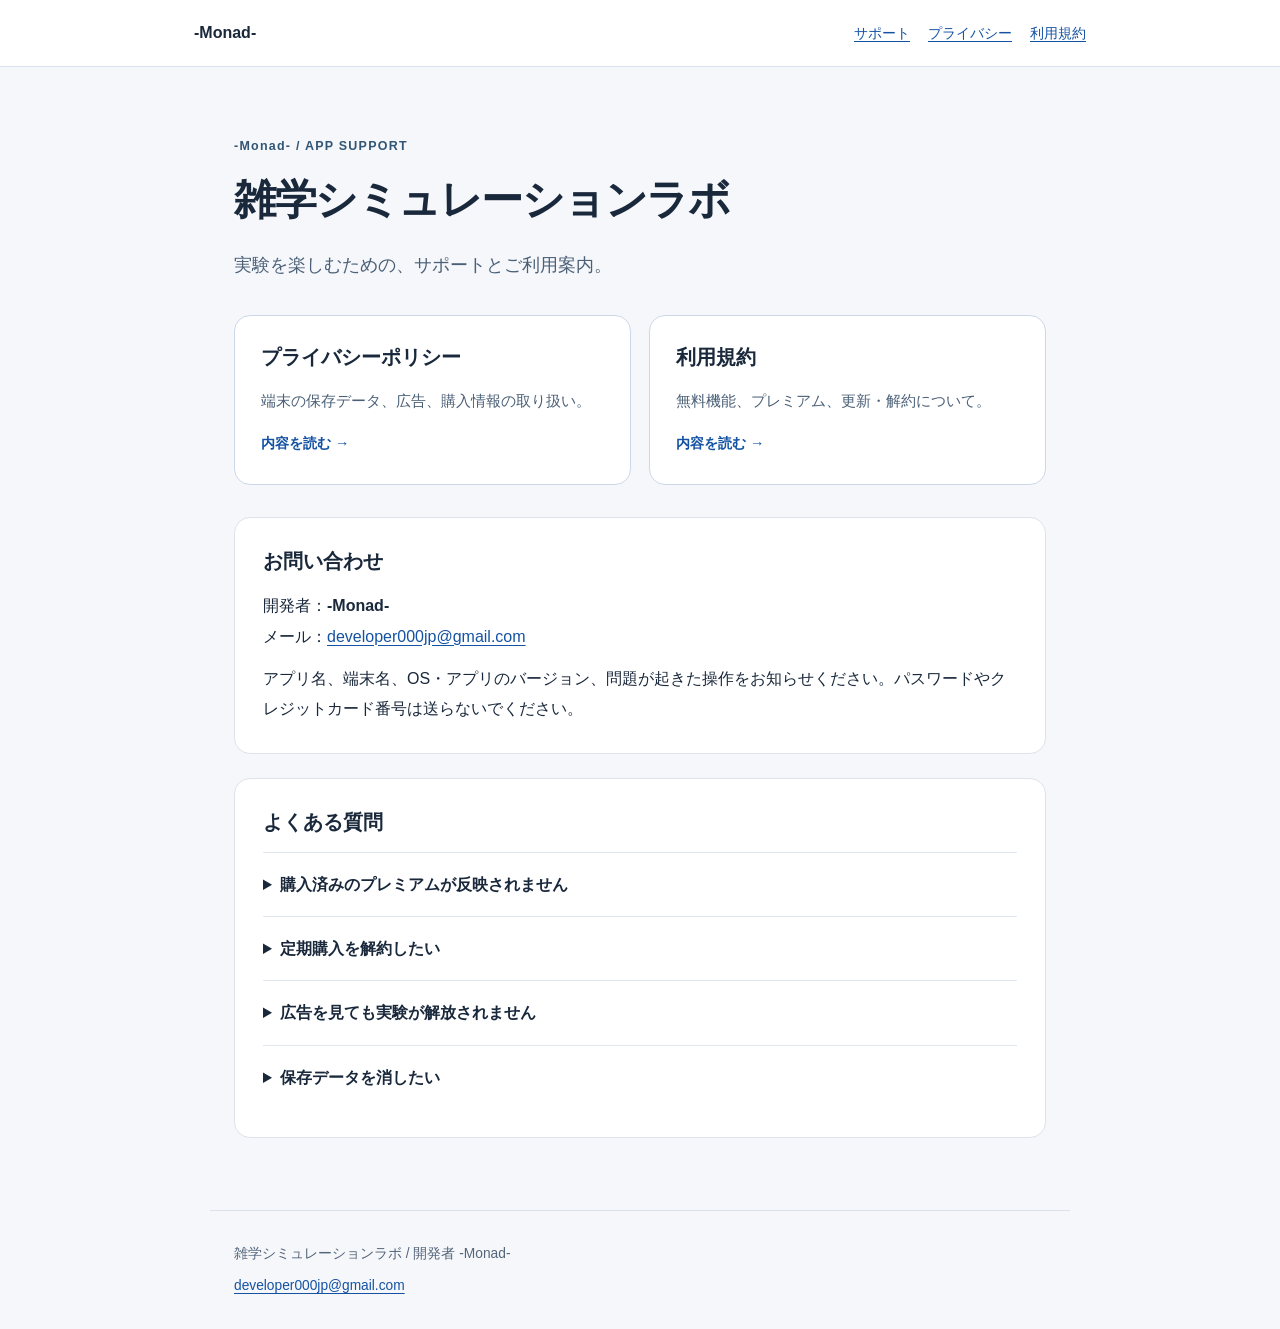
==== zatsugaku-sim-lab/index.html @ 6caf3f4c "Add -Monad- simulator support, privacy policy and terms" ====
<!doctype html>
<html lang="ja"><head><meta charset="utf-8"><meta name="viewport" content="width=device-width,initial-scale=1"><meta name="description" content="-Monad- が開発する雑学シミュレーションラボのサポート。お問い合わせ、ご利用条件、データの取り扱いをご案内します。"><title>サポート | 雑学シミュレーションラボ | -Monad-</title><link rel="canonical" href="https://holmes-jp.github.io/zatsugaku-sim-lab/"><link rel="stylesheet" href="style.css"></head>
<body><a class="skip" href="#main">本文へ移動</a><header><nav aria-label="メインナビゲーション"><a class="brand" href="./">-Monad-</a><div class="nav-links"><a href="./">サポート</a><a href="privacy.html">プライバシー</a><a href="terms.html">利用規約</a></div></nav></header><main id="main"><p class="eyebrow">-Monad- / APP SUPPORT</p><h1>雑学シミュレーションラボ</h1><p class="lead">実験を楽しむための、サポートとご利用案内。</p>
<div class="cards"><a class="card" href="privacy.html"><h2>プライバシーポリシー</h2><p>端末の保存データ、広告、購入情報の取り扱い。</p><span>内容を読む →</span></a><a class="card" href="terms.html"><h2>利用規約</h2><p>無料機能、プレミアム、更新・解約について。</p><span>内容を読む →</span></a></div>
<section><h2>お問い合わせ</h2><p>開発者：<strong>-Monad-</strong><br>メール：<a href="mailto:developer000jp@gmail.com">developer000jp@gmail.com</a></p><p>アプリ名、端末名、OS・アプリのバージョン、問題が起きた操作をお知らせください。パスワードやクレジットカード番号は送らないでください。</p></section>
<section><h2>よくある質問</h2><details><summary>購入済みのプレミアムが反映されません</summary><p>購入時と同じストアアカウントでサインインし、インターネットに接続して、アプリの「プレミアム」または「設定」から「購入を復元」を選んでください。iOSとAndroid間で購入を移行する機能はありません。</p></details><details><summary>定期購入を解約したい</summary><p>購入したストアの定期購入設定で解約してください。アプリの削除やデータリセットでは解約されません。解約後も現在の有効期限までは特典を利用できます。</p><p><a href="https://support.apple.com/ja-jp/118428">Appleの解約手順</a> ／ <a href="https://support.google.com/googleplay/answer/7018481?hl=ja">Google Playの解約手順</a></p></details><details><summary>広告を見ても実験が解放されません</summary><p>動画広告の視聴完了が確認された場合に、選んだ実験を1時間解放します。広告の読み込み失敗や途中終了では利用回数を消費しません。解放は端末内で1日2回までです。</p></details><details><summary>保存データを消したい</summary><p>設定のデータリセットで、設定・バッジ・プリセットなどをリセットできます。当日の広告利用回数とストアの購入情報は削除されません。外部サービス上の情報については、プライバシーポリシーの窓口へご連絡ください。</p></details></section></main><footer><p>雑学シミュレーションラボ / 開発者 -Monad-</p><p><a href="mailto:developer000jp@gmail.com">developer000jp@gmail.com</a></p></footer></body></html>
---- zatsugaku-sim-lab/style.css ----
*{box-sizing:border-box}html{color-scheme:light}body{margin:0;background:#f5f7fb;color:#19283b;font-family:-apple-system,BlinkMacSystemFont,"Hiragino Sans","Yu Gothic",sans-serif;font-size:16px;line-height:1.9}a{color:#1452a3;text-underline-offset:.2em;overflow-wrap:anywhere}a:hover{color:#07316e}a:focus-visible,summary:focus-visible{outline:3px solid #1452a3;outline-offset:5px}.skip{position:absolute;left:16px;top:-100px;background:white;padding:8px}.skip:focus{top:8px}header{border-bottom:1px solid #d9e1ec;background:white}nav{max-width:940px;margin:auto;padding:18px 24px;display:flex;align-items:center;justify-content:space-between;gap:16px;flex-wrap:wrap}.brand{font-weight:800;text-decoration:none;color:#19283b}.nav-links{display:flex;gap:18px;flex-wrap:wrap;font-size:14px}main{max-width:860px;margin:auto;padding:56px 24px 72px}h1{font-size:clamp(1.8rem,5vw,2.6rem);line-height:1.4;letter-spacing:-.035em;margin:8px 0 20px}h2{font-size:1.22rem;line-height:1.6;margin:0 0 14px}.eyebrow{color:#315575;font-size:.78rem;font-weight:700;letter-spacing:.1em}.lead{font-size:1.1rem;color:#4b6077}.date{color:#546579;font-size:.88rem}section{background:#fff;border:1px solid #dce3ec;padding:28px;margin-top:24px;border-radius:16px}p{margin:12px 0}section>:last-child{margin-bottom:0}.cards{display:grid;grid-template-columns:1fr 1fr;gap:18px;margin:32px 0}.card{display:block;border:1px solid #ccd8e9;border-radius:16px;background:white;padding:26px;color:inherit;text-decoration:none}.card p{color:#4b6077;font-size:.94rem}.card span{color:#1452a3;font-weight:700;font-size:.9rem}.card:hover{border-color:#1452a3}details{padding:18px 0;border-top:1px solid #e0e6ee}summary{cursor:pointer;font-weight:600;line-height:1.7}dt{font-weight:700}dd{margin:0 0 14px}footer{max-width:860px;margin:auto;padding:24px;border-top:1px solid #d9e1ec;color:#546579;font-size:.86rem}footer p{margin:6px 0}@media(max-width:560px){main{padding:32px 18px 48px}nav{padding:16px 18px}.nav-links{gap:12px}.cards{grid-template-columns:1fr}section{padding:22px 18px}}@media print{body,section{background:white}nav,.skip{display:none}main{padding:0}section{border:0;padding:0;break-inside:avoid}a{color:inherit}}
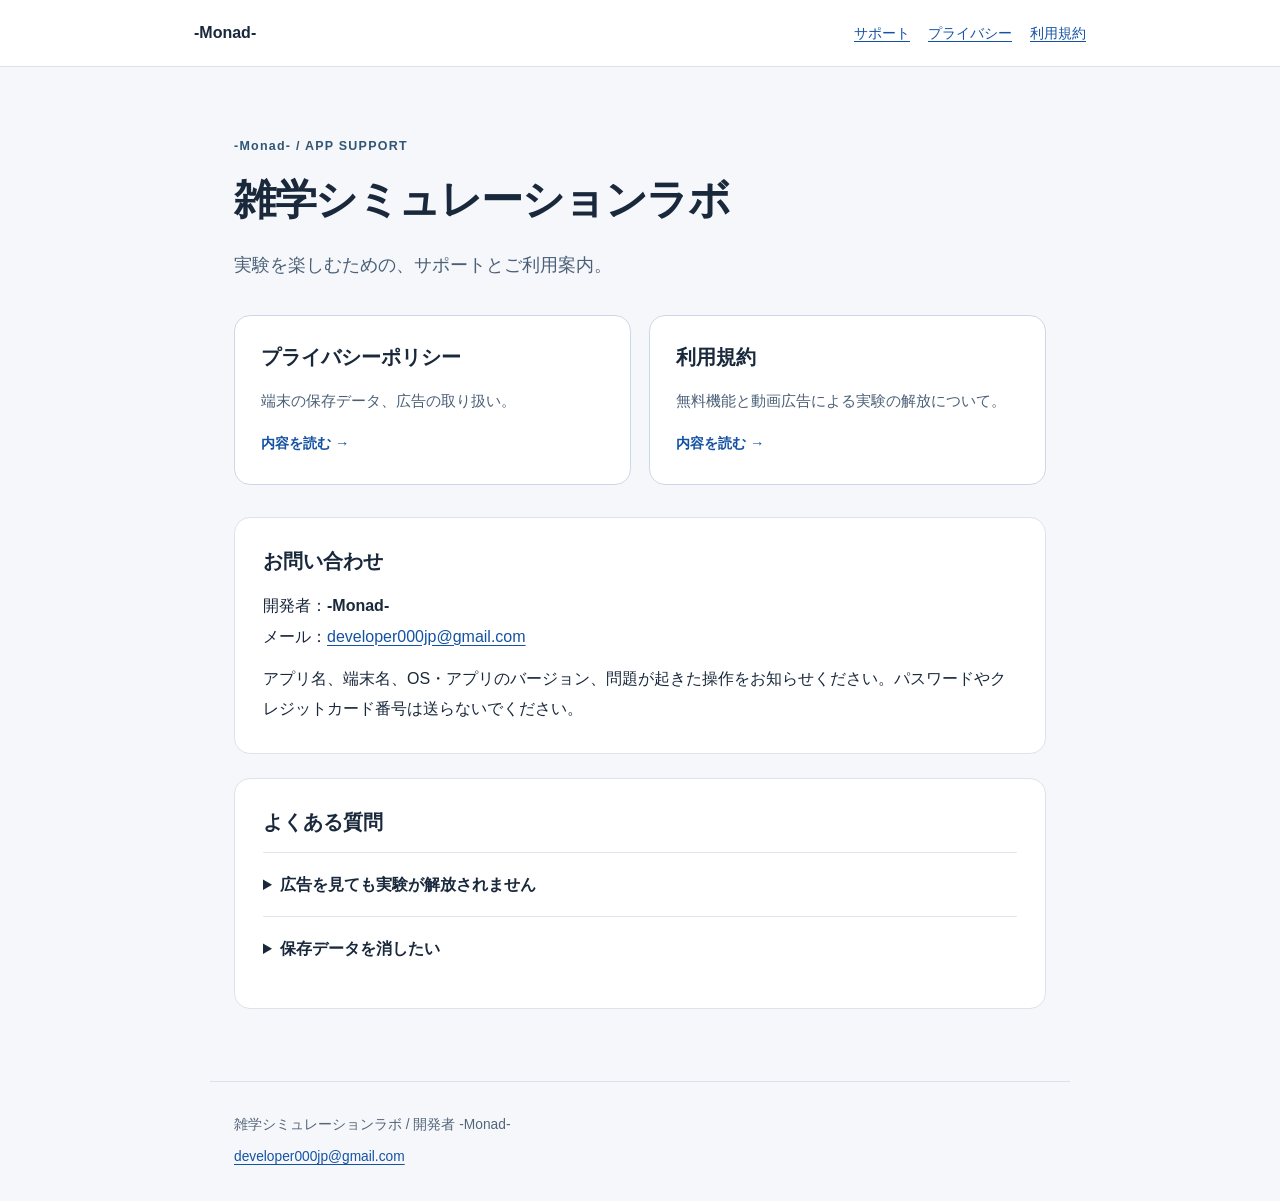
==== commit f0d2413b: "Update simulation lab support pages for ads-only release" ====
--- a/zatsugaku-sim-lab/index.html
+++ b/zatsugaku-sim-lab/index.html
@@ -1,6 +1,6 @@
 <!doctype html>
 <html lang="ja"><head><meta charset="utf-8"><meta name="viewport" content="width=device-width,initial-scale=1"><meta name="description" content="-Monad- が開発する雑学シミュレーションラボのサポート。お問い合わせ、ご利用条件、データの取り扱いをご案内します。"><title>サポート | 雑学シミュレーションラボ | -Monad-</title><link rel="canonical" href="https://holmes-jp.github.io/zatsugaku-sim-lab/"><link rel="stylesheet" href="style.css"></head>
 <body><a class="skip" href="#main">本文へ移動</a><header><nav aria-label="メインナビゲーション"><a class="brand" href="./">-Monad-</a><div class="nav-links"><a href="./">サポート</a><a href="privacy.html">プライバシー</a><a href="terms.html">利用規約</a></div></nav></header><main id="main"><p class="eyebrow">-Monad- / APP SUPPORT</p><h1>雑学シミュレーションラボ</h1><p class="lead">実験を楽しむための、サポートとご利用案内。</p>
-<div class="cards"><a class="card" href="privacy.html"><h2>プライバシーポリシー</h2><p>端末の保存データ、広告、購入情報の取り扱い。</p><span>内容を読む →</span></a><a class="card" href="terms.html"><h2>利用規約</h2><p>無料機能、プレミアム、更新・解約について。</p><span>内容を読む →</span></a></div>
+<div class="cards"><a class="card" href="privacy.html"><h2>プライバシーポリシー</h2><p>端末の保存データ、広告の取り扱い。</p><span>内容を読む →</span></a><a class="card" href="terms.html"><h2>利用規約</h2><p>無料機能と動画広告による実験の解放について。</p><span>内容を読む →</span></a></div>
 <section><h2>お問い合わせ</h2><p>開発者：<strong>-Monad-</strong><br>メール：<a href="mailto:developer000jp@gmail.com">developer000jp@gmail.com</a></p><p>アプリ名、端末名、OS・アプリのバージョン、問題が起きた操作をお知らせください。パスワードやクレジットカード番号は送らないでください。</p></section>
-<section><h2>よくある質問</h2><details><summary>購入済みのプレミアムが反映されません</summary><p>購入時と同じストアアカウントでサインインし、インターネットに接続して、アプリの「プレミアム」または「設定」から「購入を復元」を選んでください。iOSとAndroid間で購入を移行する機能はありません。</p></details><details><summary>定期購入を解約したい</summary><p>購入したストアの定期購入設定で解約してください。アプリの削除やデータリセットでは解約されません。解約後も現在の有効期限までは特典を利用できます。</p><p><a href="https://support.apple.com/ja-jp/118428">Appleの解約手順</a> ／ <a href="https://support.google.com/googleplay/answer/7018481?hl=ja">Google Playの解約手順</a></p></details><details><summary>広告を見ても実験が解放されません</summary><p>動画広告の視聴完了が確認された場合に、選んだ実験を1時間解放します。広告の読み込み失敗や途中終了では利用回数を消費しません。解放は端末内で1日2回までです。</p></details><details><summary>保存データを消したい</summary><p>設定のデータリセットで、設定・バッジ・プリセットなどをリセットできます。当日の広告利用回数とストアの購入情報は削除されません。外部サービス上の情報については、プライバシーポリシーの窓口へご連絡ください。</p></details></section></main><footer><p>雑学シミュレーションラボ / 開発者 -Monad-</p><p><a href="mailto:developer000jp@gmail.com">developer000jp@gmail.com</a></p></footer></body></html>
+<section><h2>よくある質問</h2><details><summary>広告を見ても実験が解放されません</summary><p>動画広告の視聴完了が確認された場合に、選んだ実験を1時間解放します。広告の読み込み失敗や途中終了では解放されません。1日あたりの回数制限はありません。</p></details><details><summary>保存データを消したい</summary><p>設定のデータリセットで、設定・バッジ・プリセットなどをリセットできます。外部サービス上の情報については、プライバシーポリシーの窓口へご連絡ください。</p></details></section></main><footer><p>雑学シミュレーションラボ / 開発者 -Monad-</p><p><a href="mailto:developer000jp@gmail.com">developer000jp@gmail.com</a></p></footer></body></html>
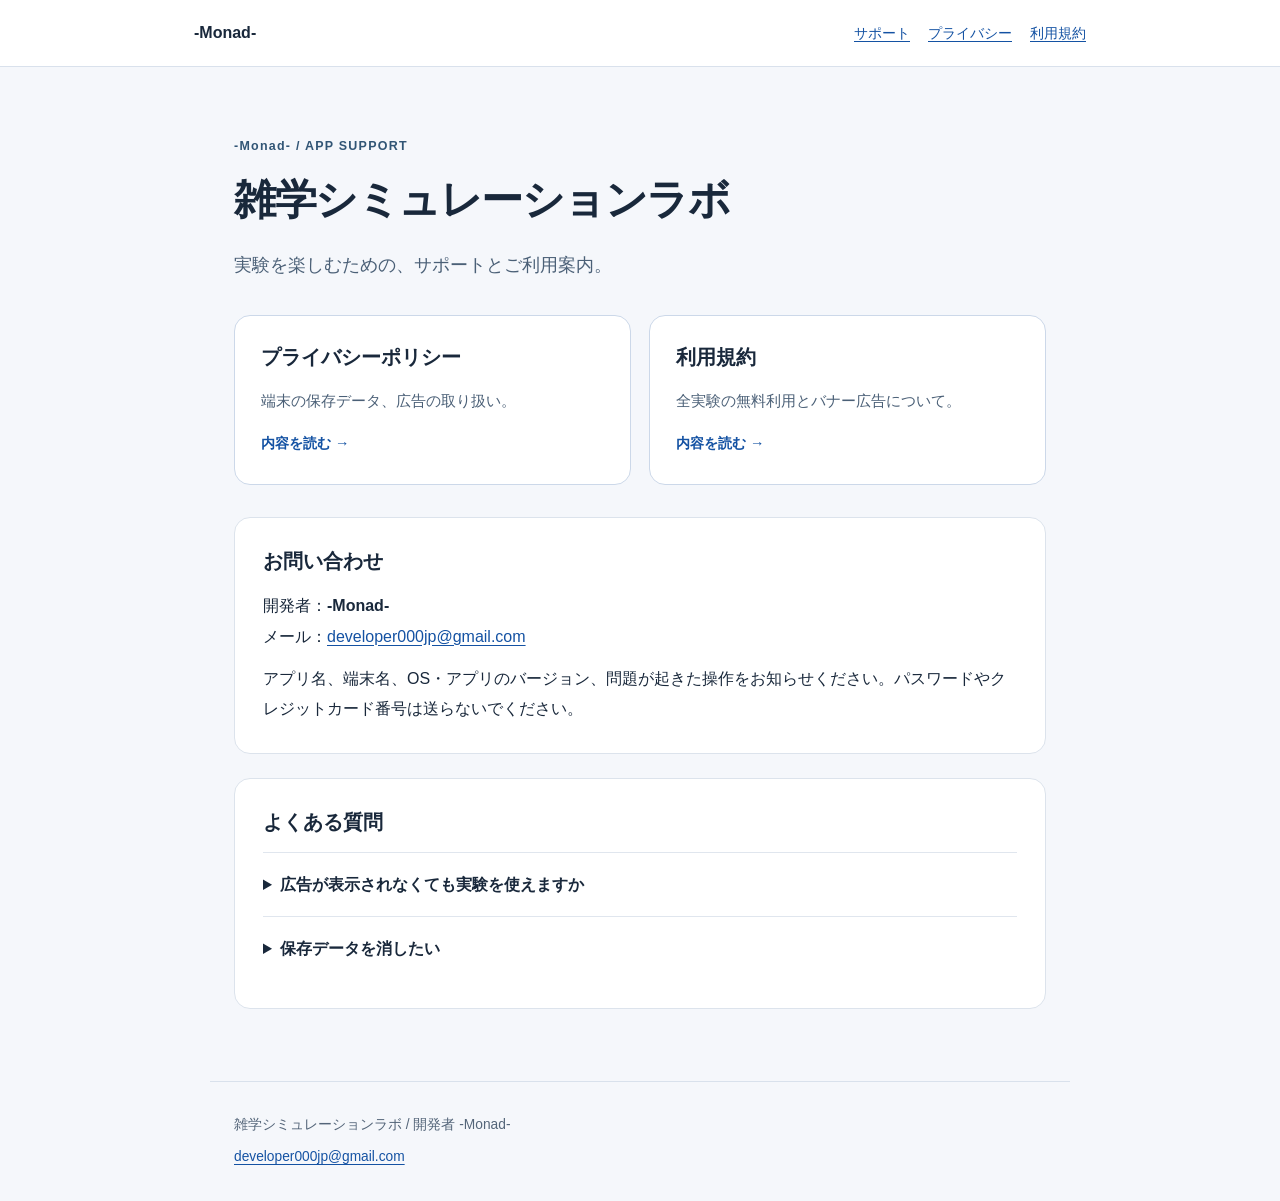
==== commit 7d10ff41: "Document unrestricted free access to all lab experiments" ====
--- a/zatsugaku-sim-lab/index.html
+++ b/zatsugaku-sim-lab/index.html
@@ -1,6 +1,6 @@
 <!doctype html>
 <html lang="ja"><head><meta charset="utf-8"><meta name="viewport" content="width=device-width,initial-scale=1"><meta name="description" content="-Monad- が開発する雑学シミュレーションラボのサポート。お問い合わせ、ご利用条件、データの取り扱いをご案内します。"><title>サポート | 雑学シミュレーションラボ | -Monad-</title><link rel="canonical" href="https://holmes-jp.github.io/zatsugaku-sim-lab/"><link rel="stylesheet" href="style.css"></head>
 <body><a class="skip" href="#main">本文へ移動</a><header><nav aria-label="メインナビゲーション"><a class="brand" href="./">-Monad-</a><div class="nav-links"><a href="./">サポート</a><a href="privacy.html">プライバシー</a><a href="terms.html">利用規約</a></div></nav></header><main id="main"><p class="eyebrow">-Monad- / APP SUPPORT</p><h1>雑学シミュレーションラボ</h1><p class="lead">実験を楽しむための、サポートとご利用案内。</p>
-<div class="cards"><a class="card" href="privacy.html"><h2>プライバシーポリシー</h2><p>端末の保存データ、広告の取り扱い。</p><span>内容を読む →</span></a><a class="card" href="terms.html"><h2>利用規約</h2><p>無料機能と動画広告による実験の解放について。</p><span>内容を読む →</span></a></div>
+<div class="cards"><a class="card" href="privacy.html"><h2>プライバシーポリシー</h2><p>端末の保存データ、広告の取り扱い。</p><span>内容を読む →</span></a><a class="card" href="terms.html"><h2>利用規約</h2><p>全実験の無料利用とバナー広告について。</p><span>内容を読む →</span></a></div>
 <section><h2>お問い合わせ</h2><p>開発者：<strong>-Monad-</strong><br>メール：<a href="mailto:developer000jp@gmail.com">developer000jp@gmail.com</a></p><p>アプリ名、端末名、OS・アプリのバージョン、問題が起きた操作をお知らせください。パスワードやクレジットカード番号は送らないでください。</p></section>
-<section><h2>よくある質問</h2><details><summary>広告を見ても実験が解放されません</summary><p>動画広告の視聴完了が確認された場合に、選んだ実験を1時間解放します。広告の読み込み失敗や途中終了では解放されません。1日あたりの回数制限はありません。</p></details><details><summary>保存データを消したい</summary><p>設定のデータリセットで、設定・バッジ・プリセットなどをリセットできます。外部サービス上の情報については、プライバシーポリシーの窓口へご連絡ください。</p></details></section></main><footer><p>雑学シミュレーションラボ / 開発者 -Monad-</p><p><a href="mailto:developer000jp@gmail.com">developer000jp@gmail.com</a></p></footer></body></html>
+<section><h2>よくある質問</h2><details><summary>広告が表示されなくても実験を使えますか</summary><p>はい。1.0.0のビルド4以降は全207種類の実験を無料で操作できます。動画視聴による解放や利用期限はありません。通信できない場合も実験は利用できます。</p></details><details><summary>保存データを消したい</summary><p>設定のデータリセットで、設定・バッジ・プリセットなどをリセットできます。外部サービス上の情報については、プライバシーポリシーの窓口へご連絡ください。</p></details></section></main><footer><p>雑学シミュレーションラボ / 開発者 -Monad-</p><p><a href="mailto:developer000jp@gmail.com">developer000jp@gmail.com</a></p></footer></body></html>
